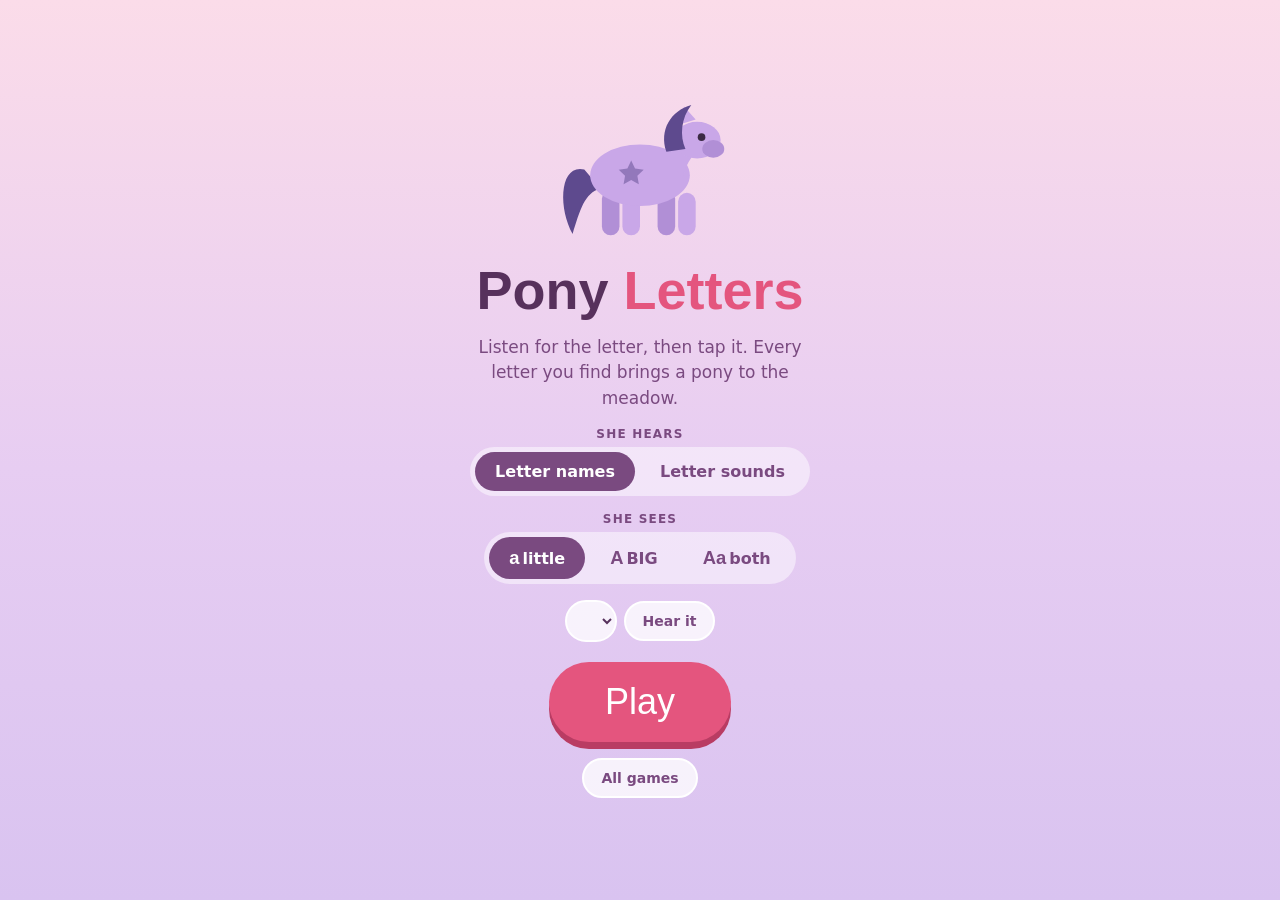
==== letters.html @ 223a3865 "Split into multi-game hub with shared assets index.html becomes a hub linking to letters.html and tr" ====
<!DOCTYPE html>
<html lang="en">
<head>
<meta charset="utf-8">
<meta name="viewport" content="width=device-width, initial-scale=1, maximum-scale=1, user-scalable=no, viewport-fit=cover">
<meta name="apple-mobile-web-app-capable" content="yes">
<meta name="mobile-web-app-capable" content="yes">
<meta name="apple-mobile-web-app-status-bar-style" content="default">
<meta name="apple-mobile-web-app-title" content="Letters">
<meta name="theme-color" content="#F7D5E4">
<title>Pony Letters</title>
<link rel="stylesheet" href="shared.css">
<style>
  #title{align-items:center;justify-content:center;gap:16px;text-align:center;overflow-y:auto}
  #hero{width:min(170px,40vw)}

  .play{flex:1 1 auto;display:flex;gap:14px;min-height:0}
  @media (max-aspect-ratio:1/1){.play{flex-direction:column}}
  #grid{flex:1 1 auto;display:grid;gap:13px;min-height:0;grid-template-columns:repeat(var(--cols),1fr)}

  .tile{position:relative;border:none;padding:0;background:transparent;cursor:pointer;min-height:0;transition:transform .12s ease}
  .tile svg{width:100%;height:100%;display:block}
  .tile:active{transform:scale(.95)}

  .tile.right .card{fill:var(--yes)}
  .tile.right{animation:pop .42s ease}
  @keyframes pop{40%{transform:scale(1.1)}}
  .tile.wrong .card{fill:var(--no)}
  .tile.wrong{animation:shake .4s ease}
  @keyframes shake{20%{transform:translateX(-9px)}45%{transform:translateX(9px)}70%{transform:translateX(-5px)}100%{transform:translateX(0)}}

  #shelf{flex:0 0 auto;display:flex;gap:9px;align-items:center;justify-content:center}
  @media (min-aspect-ratio:1/1){#shelf{flex-direction:column;width:clamp(92px,12vw,144px)}}
  @media (max-aspect-ratio:1/1){#shelf{height:clamp(84px,12vh,124px)}}
  #shelf:empty{display:none}
</style>
</head>
<body>

<!-- ================= TITLE ================= -->
<section class="screen on" id="title">
  <div id="hero"></div>
  <h1 class="title">Pony <em>Letters</em></h1>
  <p class="sub">Listen for the letter, then tap it. Every letter you find brings a pony to the meadow.</p>

  <div class="setting">
    <label>She hears</label>
    <div class="pillset" role="group">
      <button id="mName" aria-pressed="true">Letter names</button>
      <button id="mSound" aria-pressed="false">Letter sounds</button>
    </div>
  </div>

  <div class="setting">
    <label>She sees</label>
    <div class="pillset" role="group">
      <button id="cLower" aria-pressed="true"><span class="g">a</span>little</button>
      <button id="cUpper" aria-pressed="false"><span class="g">A</span>BIG</button>
      <button id="cBoth"  aria-pressed="false"><span class="g">Aa</span>both</button>
    </div>
  </div>

  <div class="voicerow">
    <select class="voices"></select>
    <button class="tinybtn" id="tryVoice">Hear it</button>
  </div>

  <button class="bigbtn" id="start">Play</button>
  <a class="tinybtn" href="index.html" style="text-decoration:none">All games</a>
</section>

<!-- ================= GAME ================= -->
<section class="screen" id="game">
  <div class="meadow" id="meadow"></div>
  <div class="gamebar">
    <div class="spacer"></div>
    <button class="speaker" id="say">
      <svg viewBox="0 0 24 24" fill="none" stroke="currentColor" stroke-width="2" stroke-linecap="round" stroke-linejoin="round">
        <path d="M4 9v6h4l5 4V5L8 9H4z" fill="currentColor"/>
        <path d="M17 8.5a5 5 0 010 7M20 6a9 9 0 010 12"/>
      </svg>
      <span>Hear it again</span>
    </button>
    <div class="spacer"></div>
    <button class="iconbtn" id="quit" aria-label="Back to start">
      <svg viewBox="0 0 24 24" fill="none" stroke="currentColor" stroke-width="2.4" stroke-linecap="round"><path d="M6 6l12 12M18 6L6 18"/></svg>
    </button>
  </div>
  <div class="play">
    <div id="grid"></div>
    <div id="shelf"></div>
  </div>
</section>

<!-- ================= DONE ================= -->
<section class="screen donewrap" id="done">
  <h2 id="doneTitle">The meadow is full!</h2>
  <div class="bigmeadow" id="doneMeadow"></div>
  <p class="note" id="doneNote"></p>
  <div class="chiprow" id="missed"></div>
  <button class="bigbtn" id="again">Play again</button>
  <a class="tinybtn" href="index.html" style="text-decoration:none">All games</a>
</section>

<script src="shared.js"></script>
<script>
"use strict";

const ROUNDS = 12;

const $ = s => document.querySelector(s);
const gridEl = $("#grid"), shelfEl = $("#shelf"), meadowEl = $("#meadow");

let mode = "name";        // name | sound
let caseMode = "lower";   // lower | upper | both
let round = 0, target = null, locked = false, firstTry = true;
let earned = 0, cleanRounds = 0, missed = [];

/* ---------- what the voice says ---------- */
const ask     = g => mode === "name" ? "Find " + PG.named(g) + "." : "Find " + PG.starts(g) + ".";
const praise  = g => mode === "name"
  ? "Yes! " + PG.named(g) + "."
  : "Yes! " + PG.NAMES[PG.base(g)] + " is for " + PG.KEYWORD[PG.base(g)] + ".";
const correct = (picked, want) => mode === "name"
  ? "That one is " + PG.named(picked) + ". Now find " + PG.named(want) + "."
  : "That one starts " + PG.KEYWORD[PG.base(picked)] + ". Now find " + PG.starts(want) + ".";

/* ---------- rounds ---------- */
const tileCount = () => round <= 4 ? 4 : round <= 8 ? 6 : 9;

function buildRound(){
  round++; locked = false; firstTry = true;
  shelfEl.innerHTML = "";

  const n = tileCount();
  const big = caseMode === "upper" || (caseMode === "both" && Math.random() < 0.5);
  const tLetter = PG.POOL[(Math.random()*PG.POOL.length)|0];
  target = PG.cased(tLetter, big);

  const set = [target];

  // In "both" + names, the target's other case is the sharpest
  // distractor there is -- she has to hear "big" vs "little" to
  // pick. In sounds mode it would be a second right answer.
  if(caseMode === "both" && mode === "name") set.push(PG.cased(tLetter, !big));

  const table = big ? PG.CONFUSE_UPPER : PG.CONFUSE_LOWER;
  for(const c of PG.shuffle((table[tLetter]||[]).slice()))
    if(set.length < n && PG.POOL.includes(c)) set.push(PG.cased(c, big));

  for(const c of PG.shuffle(PG.POOL.slice())){
    if(set.length >= n) break;
    const mixBig = caseMode === "both" ? Math.random() < 0.5 : big;
    const g = PG.cased(c, mixBig);
    if(!set.includes(g) && PG.base(g) !== tLetter) set.push(g);
  }
  PG.shuffle(set);

  gridEl.style.setProperty("--cols", set.length <= 4 ? 2 : 3);
  gridEl.innerHTML = set.map(g => `<button class="tile" data-g="${g}">${PG.tileSVG(g)}</button>`).join("");

  PG.speak(ask(target));
}

/* ---------- answering ---------- */
gridEl.addEventListener("click", e => {
  const tile = e.target.closest(".tile");
  if(!tile || locked) return;
  const picked = tile.dataset.g;

  // Sounds mode ignores case -- B and b say the same thing.
  const right = mode === "sound" ? PG.base(picked) === PG.base(target) : picked === target;

  if(right){
    locked = true;
    tile.classList.add("right");
    earned++; if(firstTry) cleanRounds++;
    PG.fillMeadow(meadowEl, ROUNDS, earned);
    PG.ding();
    PG.speak(praise(picked), () => setTimeout(() => round >= ROUNDS ? finish() : buildRound(), 220));
  } else {
    firstTry = false;
    tile.classList.add("wrong");
    tile.setAttribute("disabled","");
    PG.buzz();
    if(!missed.some(m => m.picked === picked && m.want === target))
      missed.push({picked, want:target});
    shelfEl.insertAdjacentHTML("beforeend",
      `<div class="chip">${PG.tileSVG(picked)}<b>${PG.NAMES[PG.base(picked)]}</b></div>`);
    PG.speak(correct(picked, target));
  }
});

$("#say").addEventListener("click", () => { if(target) PG.speak(ask(target)); });

/* ---------- finish ---------- */
function finish(){
  PG.fillMeadow($("#doneMeadow"), ROUNDS, ROUNDS);
  const perfect = cleanRounds === ROUNDS;
  $("#doneTitle").textContent = perfect ? "Every one, first try!" : "The meadow is full!";
  $("#doneNote").textContent = perfect
    ? "12 ponies, no wobbles."
    : cleanRounds + " of " + ROUNDS + " on the first try. Still worth practicing:";
  $("#missed").innerHTML = perfect ? "" :
    [...new Set(missed.map(m => m.want))].slice(0,6)
      .map(g => `<div class="chip">${PG.tileSVG(g)}<b>${PG.NAMES[PG.base(g)]}</b></div>`).join("");
  PG.showScreen("done");
  PG.cheer();
  PG.speak(perfect ? "Wow! You found every letter on the first try."
                   : "The meadow is full. Great job.");
}

function newGame(){
  round = 0; earned = 0; cleanRounds = 0; missed = [];
  PG.fillMeadow(meadowEl, ROUNDS, 0);
  PG.showScreen("game");
  buildRound();
}

/* ---------- settings ---------- */
function setMode(m){
  mode = m;
  $("#mName").setAttribute("aria-pressed", String(m === "name"));
  $("#mSound").setAttribute("aria-pressed", String(m === "sound"));
  PG.store.set("mode", m);
}
function setCase(c){
  caseMode = c;
  $("#cLower").setAttribute("aria-pressed", String(c === "lower"));
  $("#cUpper").setAttribute("aria-pressed", String(c === "upper"));
  $("#cBoth").setAttribute("aria-pressed",  String(c === "both"));
  PG.store.set("case", c);
}
$("#mName").addEventListener("click", () => setMode("name"));
$("#mSound").addEventListener("click", () => setMode("sound"));
$("#cLower").addEventListener("click", () => setCase("lower"));
$("#cUpper").addEventListener("click", () => setCase("upper"));
$("#cBoth").addEventListener("click",  () => setCase("both"));
setMode(PG.store.get("mode") || "name");
setCase(PG.store.get("case") || "lower");

const sample = () => mode === "name" ? "Find little gee. Find big Bee."
                                     : "Find the one that starts goat.";
PG.setTalkIndicator($("#say"));
PG.wireVoicePicker(() => PG.speak(sample()));
$("#tryVoice").addEventListener("click", () => { PG.unlockAudio(); PG.speak(sample()); });

$("#start").addEventListener("click", () => { PG.unlockAudio(); PG.speak("Let's find some letters!", newGame); });
$("#again").addEventListener("click", newGame);
$("#quit").addEventListener("click", () => { speechSynthesis.cancel(); PG.showScreen("title"); });

$("#hero").innerHTML = PG.ponySVG(1);
PG.fillMeadow(meadowEl, ROUNDS, 0);
PG.noDoubleTapZoom();
</script>
</body>
</html>
---- shared.css ----
/* ============================================================
   Pony Games -- shared design system
   Palette, chrome, letter cards, meadow. Game-specific rules
   live in each game's own <style> block.
   ============================================================ */

:root{
  --sky-top:#FBDCE9;
  --sky-mid:#E7CDF2;
  --sky-low:#D9C3F0;
  --grass:#9FD9BE;
  --grass-deep:#6FBF9E;
  --paper:#FFFCF6;
  --rule-base:#E4557E;
  --rule-mid:#C9A7E8;
  --ink:#3B2A44;
  --ghost:#DCCFE4;
  --plum:#7A4A80;
  --plum-deep:#57315C;
  --yes:#8FDCBB;
  --no:#FFC49B;
  --glyph:"Chalkboard SE","Avenir Next Rounded","Avenir Next","Trebuchet MS",sans-serif;
  --ui:"Avenir Next","Trebuchet MS",system-ui,sans-serif;
}

*{box-sizing:border-box;margin:0;padding:0}

html,body{
  height:100%;overflow:hidden;overscroll-behavior:none;
  font-family:var(--ui);color:var(--plum-deep);
  -webkit-user-select:none;user-select:none;
  -webkit-touch-callout:none;-webkit-tap-highlight-color:transparent;
  touch-action:manipulation;
}
body{background:linear-gradient(180deg,var(--sky-top) 0%,var(--sky-mid) 52%,var(--sky-low) 100%)}

.screen{
  position:absolute;inset:0;display:none;flex-direction:column;
  padding:calc(env(safe-area-inset-top) + 12px) 16px calc(env(safe-area-inset-bottom) + 12px);
}
.screen.on{display:flex}

/* ---------- type ---------- */
h1.title{font-family:var(--glyph);font-size:clamp(30px,6.6vw,54px);color:var(--plum-deep);font-weight:700;line-height:1.05}
h1.title em{font-style:normal;color:var(--rule-base)}
.sub{color:var(--plum);font-size:clamp(13px,2.1vw,17px);max-width:30ch;line-height:1.5}

/* ---------- buttons ---------- */
.bigbtn{
  font-family:var(--glyph);font-size:clamp(25px,4.2vw,36px);color:#fff;
  background:var(--rule-base);border:none;border-radius:999px;padding:19px 56px;
  box-shadow:0 7px 0 #B93C63;cursor:pointer;margin-top:4px;
}
.bigbtn:active{transform:translateY(5px);box-shadow:0 2px 0 #B93C63}

.tinybtn{
  font-family:var(--ui);font-size:14px;font-weight:700;color:var(--plum);
  background:#FFFFFFC4;border:2px solid #fff;border-radius:999px;padding:10px 17px;cursor:pointer;
}
.tinybtn:active{background:#fff}

.iconbtn{
  width:50px;height:50px;flex:0 0 auto;border:none;border-radius:50%;
  background:#FFFFFF8F;color:var(--plum);display:grid;place-items:center;cursor:pointer;
}
.iconbtn svg{width:24px;height:24px}
.iconbtn:active{background:#fff}

/* ---------- settings pills ---------- */
.setting{display:flex;flex-direction:column;align-items:center;gap:6px}
.setting > label{font-size:12px;font-weight:800;color:var(--plum);letter-spacing:1.2px;text-transform:uppercase}
.pillset{display:flex;gap:5px;background:#FFFFFF7A;padding:5px;border-radius:999px}
.pillset button{
  font-family:var(--ui);font-size:clamp(13px,1.9vw,16px);font-weight:700;
  color:var(--plum);background:transparent;border:none;padding:10px 20px;border-radius:999px;cursor:pointer;
}
.pillset button[aria-pressed="true"]{background:var(--plum);color:#fff}
.pillset button .g{font-family:var(--glyph);font-size:1.15em;margin-right:3px}

.voicerow{display:flex;align-items:center;gap:7px;flex-wrap:wrap;justify-content:center}
select.voices{
  font-family:var(--ui);font-size:14px;font-weight:600;color:var(--plum-deep);
  background:#FFFFFFC4;border:2px solid #fff;border-radius:999px;padding:10px 14px;max-width:210px;
}

/* ---------- speaker ---------- */
.speaker{
  display:flex;align-items:center;gap:14px;background:#fff;border:none;border-radius:999px;
  padding:13px 30px 13px 20px;cursor:pointer;box-shadow:0 5px 0 #00000018;
}
.speaker:active{transform:translateY(3px);box-shadow:0 2px 0 #00000018}
.speaker svg{width:34px;height:34px;color:var(--rule-base)}
.speaker span{font-family:var(--glyph);font-size:clamp(19px,3.2vw,28px);color:var(--plum-deep);font-weight:700}
.speaker.talking svg{animation:pulse .55s ease-in-out infinite alternate}
@keyframes pulse{to{transform:scale(1.18)}}

/* ---------- meadow (score + progress) ---------- */
.meadow{
  flex:0 0 auto;position:relative;display:flex;align-items:flex-end;justify-content:center;
  gap:clamp(2px,.8vw,8px);padding:0 8px 9px;margin-bottom:10px;
}
.meadow::after{
  content:"";position:absolute;left:0;right:0;bottom:0;height:9px;
  background:linear-gradient(180deg,var(--grass),var(--grass-deep));border-radius:6px;
}
.meadow svg{
  width:clamp(26px,5.2vw,54px);height:auto;position:relative;z-index:1;
  opacity:.24;filter:saturate(.15);transition:opacity .3s ease;
}
.meadow svg.here{opacity:1;filter:none;animation:hop .5s ease}
@keyframes hop{30%{transform:translateY(-16px) rotate(-6deg)}55%{transform:translateY(0)}75%{transform:translateY(-6px)}}

.gamebar{display:flex;align-items:center;gap:10px;flex:0 0 auto;margin-bottom:10px}
.gamebar .spacer{flex:1}

/* ---------- letter cards ---------- */
.card{fill:var(--paper)}
.glyph{font-family:var(--glyph);fill:var(--ink);font-weight:600}
.drawn{fill:none;stroke:var(--ink);stroke-width:6;stroke-linecap:round;stroke-linejoin:round}
.baseline{stroke:var(--rule-base);stroke-width:2.6}
.midline{stroke:var(--rule-mid);stroke-width:2.2;stroke-dasharray:5 5}

/* ---------- done screen ---------- */
.donewrap{align-items:center;justify-content:center;gap:16px;text-align:center;overflow-y:auto}
.donewrap h2{font-family:var(--glyph);color:var(--plum-deep);font-size:clamp(30px,6vw,54px)}
.note{font-size:clamp(13px,2vw,16px);color:var(--plum);font-weight:600;max-width:34ch}
.bigmeadow{position:relative;display:flex;flex-wrap:wrap;align-items:flex-end;justify-content:center;gap:6px;padding:0 10px 12px;max-width:640px}
.bigmeadow::after{content:"";position:absolute;left:0;right:0;bottom:0;height:11px;background:linear-gradient(180deg,var(--grass),var(--grass-deep));border-radius:7px}
.bigmeadow svg{width:clamp(40px,8vw,74px);height:auto;position:relative;z-index:1}

.chiprow{display:flex;gap:10px;flex-wrap:wrap;justify-content:center;max-width:520px}
.chip{display:flex;flex-direction:column;align-items:center;gap:3px;animation:land .32s ease}
@keyframes land{from{opacity:0;transform:translateY(-14px) scale(.8)}}
.chip svg{width:clamp(56px,7.6vw,84px);height:clamp(56px,7.6vw,84px);border-radius:12px}
.chip b{font-family:var(--ui);font-size:clamp(11px,1.5vw,14px);color:var(--plum);font-weight:800;letter-spacing:.4px}
.chip .card{fill:#F2E3D2}

@media (prefers-reduced-motion:reduce){*{animation:none!important;transition:none!important}}
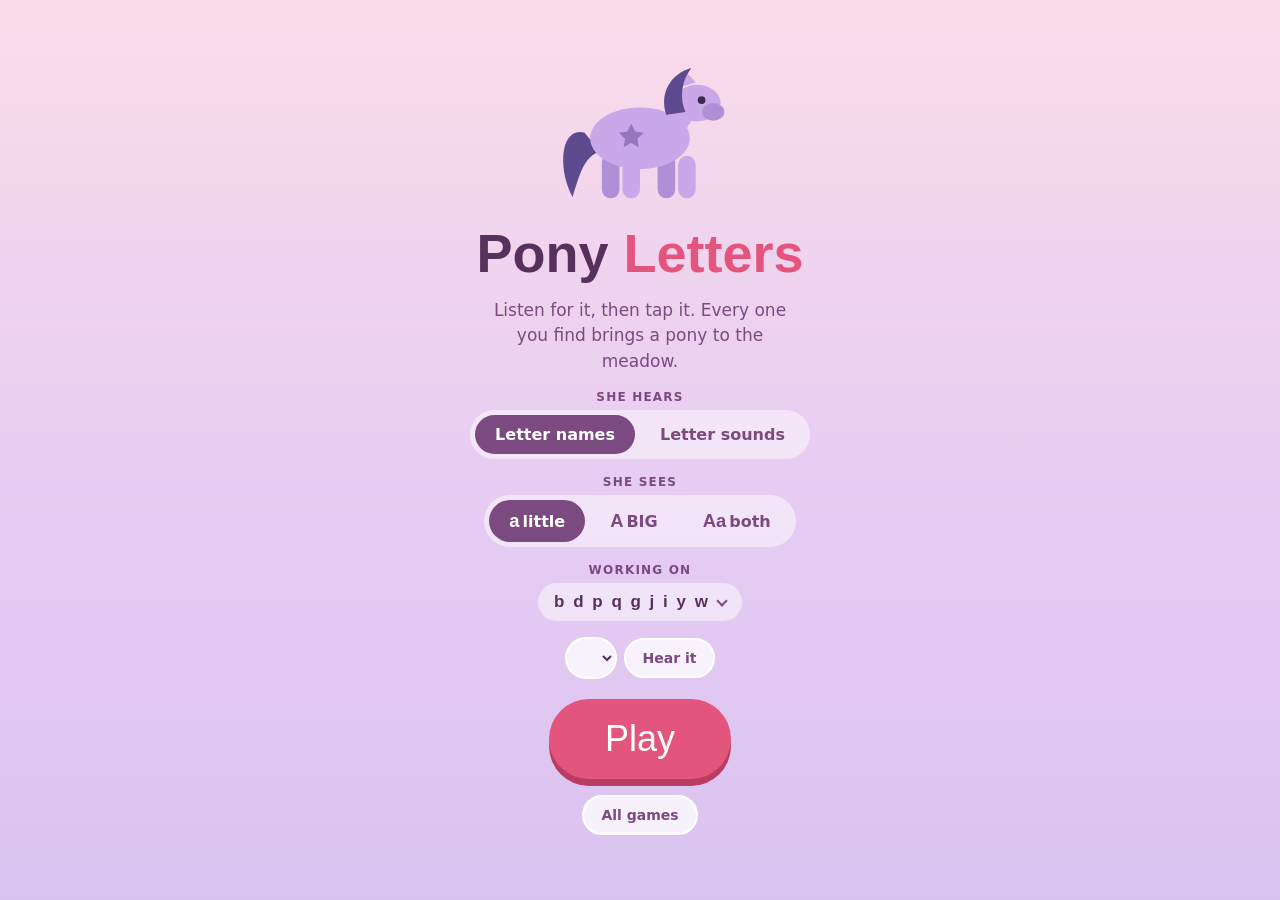
==== commit 1110c959: "Add full a-z and 0-9, a saved focus set, and a dino skin The games were limited to nine hard-coded l" ====
--- a/letters.html
+++ b/letters.html
@@ -8,7 +8,7 @@
 <meta name="apple-mobile-web-app-status-bar-style" content="default">
 <meta name="apple-mobile-web-app-title" content="Letters">
 <meta name="theme-color" content="#F7D5E4">
-<title>Pony Letters</title>
+<title data-word="letters">Pony Letters</title>
 <link rel="stylesheet" href="shared.css">
 <style>
   #title{align-items:center;justify-content:center;gap:16px;text-align:center;overflow-y:auto}
@@ -40,8 +40,9 @@
 <!-- ================= TITLE ================= -->
 <section class="screen on" id="title">
   <div id="hero"></div>
-  <h1 class="title">Pony <em>Letters</em></h1>
-  <p class="sub">Listen for the letter, then tap it. Every letter you find brings a pony to the meadow.</p>
+  <h1 class="title"><span data-word="name">Pony</span> <em>Letters</em></h1>
+  <p class="sub">Listen for it, then tap it. Every one you find brings a
+     <span data-word="one">pony</span> to the <span data-word="place">meadow</span>.</p>
 
   <div class="setting">
     <label>She hears</label>
@@ -58,6 +59,11 @@
       <button id="cUpper" aria-pressed="false"><span class="g">A</span>BIG</button>
       <button id="cBoth"  aria-pressed="false"><span class="g">Aa</span>both</button>
     </div>
+  </div>
+
+  <div class="setting" style="width:100%;max-width:520px">
+    <label>Working on</label>
+    <div id="picker"></div>
   </div>
 
   <div class="voicerow">
@@ -94,7 +100,7 @@
 
 <!-- ================= DONE ================= -->
 <section class="screen donewrap" id="done">
-  <h2 id="doneTitle">The meadow is full!</h2>
+  <h2 id="doneTitle"></h2>
   <div class="bigmeadow" id="doneMeadow"></div>
   <p class="note" id="doneNote"></p>
   <div class="chiprow" id="missed"></div>
@@ -113,17 +119,26 @@
 
 let mode = "name";        // name | sound
 let caseMode = "lower";   // lower | upper | both
+// What the prompt actually used this round. Not the same as mode:
+// a numeral has no initial sound, so a sounds round falls back to
+// naming rather than asking for something that cannot be said.
+let roundSound = false;
 let round = 0, target = null, locked = false, firstTry = true;
 let earned = 0, cleanRounds = 0, missed = [];
 
 /* ---------- what the voice says ---------- */
-const ask     = g => mode === "name" ? "Find " + PG.named(g) + "." : "Find " + PG.starts(g) + ".";
-const praise  = g => mode === "name"
-  ? "Yes! " + PG.named(g) + "."
-  : "Yes! " + PG.NAMES[PG.base(g)] + " is for " + PG.KEYWORD[PG.base(g)] + ".";
-const correct = (picked, want) => mode === "name"
-  ? "That one is " + PG.named(picked) + ". Now find " + PG.named(want) + "."
-  : "That one starts " + PG.KEYWORD[PG.base(picked)] + ". Now find " + PG.starts(want) + ".";
+const ask    = g => "Find " + (roundSound ? PG.starts(g) : PG.named(g)) + ".";
+const praise = g => roundSound
+  ? "Yes! " + PG.NAMES[PG.base(g)] + " is for " + PG.KEYWORD[PG.base(g)] + "."
+  : "Yes! " + PG.named(g) + ".";
+// A sounds round can still be answered with a numeral, which has
+// no keyword to name it by, so the correction falls back to naming
+// the thing she actually tapped.
+const correct = (picked, want) => {
+  const pk = roundSound && PG.KEYWORD[PG.base(picked)];
+  const said = pk ? "That one starts " + pk + "." : "That one is " + PG.named(picked) + ".";
+  return said + " Now find " + (roundSound ? PG.starts(want) : PG.named(want)) + ".";
+};
 
 /* ---------- rounds ---------- */
 const tileCount = () => round <= 4 ? 4 : round <= 8 ? 6 : 9;
@@ -133,27 +148,47 @@
   shelfEl.innerHTML = "";
 
   const n = tileCount();
-  const big = caseMode === "upper" || (caseMode === "both" && Math.random() < 0.5);
-  const tLetter = PG.POOL[(Math.random()*PG.POOL.length)|0];
+  const pool = PG.focus();
+
+  // Sounds mode has nothing to ask for a numeral. If she is
+  // practising only numbers there is no sounds round to build, so
+  // this round is asked by name instead of asking for a sound that
+  // does not exist.
+  const sayable = pool.filter(PG.hasSound);
+  roundSound = mode === "sound" && sayable.length > 0;
+  const from  = roundSound ? sayable : pool;
+
+  const tLetter = from[(Math.random()*from.length)|0];
+  const digit   = PG.isDigit(tLetter);
+  const big     = !digit && (caseMode === "upper" || (caseMode === "both" && Math.random() < 0.5));
   target = PG.cased(tLetter, big);
 
   const set = [target];
 
   // In "both" + names, the target's other case is the sharpest
   // distractor there is -- she has to hear "big" vs "little" to
-  // pick. In sounds mode it would be a second right answer.
-  if(caseMode === "both" && mode === "name") set.push(PG.cased(tLetter, !big));
-
-  const table = big ? PG.CONFUSE_UPPER : PG.CONFUSE_LOWER;
-  for(const c of PG.shuffle((table[tLetter]||[]).slice()))
-    if(set.length < n && PG.POOL.includes(c)) set.push(PG.cased(c, big));
-
-  for(const c of PG.shuffle(PG.POOL.slice())){
-    if(set.length >= n) break;
-    const mixBig = caseMode === "both" ? Math.random() < 0.5 : big;
-    const g = PG.cased(c, mixBig);
+  // pick. In sounds mode it would be a second right answer, and a
+  // numeral has no other case to offer.
+  if(!digit && caseMode === "both" && !roundSound) set.push(PG.cased(tLetter, !big));
+
+  // Distractors go on in order of how much they teach: the glyphs
+  // she actually confuses this one with, then the rest of her focus
+  // set, then the rest of the same kind, then anything. The later
+  // tiers matter because the board grows to nine and a focus set may
+  // be far smaller than that -- a board that cannot fill is a board
+  // she can finish by elimination.
+  const table = digit ? PG.CONFUSE_LOWER : (big ? PG.CONFUSE_UPPER : PG.CONFUSE_LOWER);
+  const push = c => {
+    if(set.length >= n) return;
+    const cBig = PG.isDigit(c) ? false
+               : caseMode === "both" ? Math.random() < 0.5 : big;
+    const g = PG.cased(c, cBig);
     if(!set.includes(g) && PG.base(g) !== tLetter) set.push(g);
-  }
+  };
+  PG.shuffle((table[tLetter] || []).slice()).forEach(push);
+  PG.shuffle(pool.slice()).forEach(push);
+  PG.shuffle((digit ? PG.DIGITS : PG.ALL_LETTERS).slice()).forEach(push);
+  PG.shuffle(PG.ALL_GLYPHS.slice()).forEach(push);
   PG.shuffle(set);
 
   gridEl.style.setProperty("--cols", set.length <= 4 ? 2 : 3);
@@ -169,7 +204,7 @@
   const picked = tile.dataset.g;
 
   // Sounds mode ignores case -- B and b say the same thing.
-  const right = mode === "sound" ? PG.base(picked) === PG.base(target) : picked === target;
+  const right = roundSound ? PG.base(picked) === PG.base(target) : picked === target;
 
   if(right){
     locked = true;
@@ -197,17 +232,18 @@
 function finish(){
   PG.fillMeadow($("#doneMeadow"), ROUNDS, ROUNDS);
   const perfect = cleanRounds === ROUNDS;
-  $("#doneTitle").textContent = perfect ? "Every one, first try!" : "The meadow is full!";
+  const S = PG.skin();
+  $("#doneTitle").textContent = perfect ? "Every one, first try!" : "The " + S.place + " is full!";
   $("#doneNote").textContent = perfect
-    ? "12 ponies, no wobbles."
+    ? ROUNDS + " " + S.many + ", no wobbles."
     : cleanRounds + " of " + ROUNDS + " on the first try. Still worth practicing:";
   $("#missed").innerHTML = perfect ? "" :
     [...new Set(missed.map(m => m.want))].slice(0,6)
       .map(g => `<div class="chip">${PG.tileSVG(g)}<b>${PG.NAMES[PG.base(g)]}</b></div>`).join("");
   PG.showScreen("done");
   PG.cheer();
-  PG.speak(perfect ? "Wow! You found every letter on the first try."
-                   : "The meadow is full. Great job.");
+  PG.speak(perfect ? "Wow! You found every one on the first try."
+                   : "The " + S.place + " is full. Great job.");
 }
 
 function newGame(){
@@ -239,8 +275,14 @@
 setMode(PG.store.get("mode") || "name");
 setCase(PG.store.get("case") || "lower");
 
-const sample = () => mode === "name" ? "Find little gee. Find big Bee."
-                                     : "Find the one that starts goat.";
+// The sample uses whatever she is actually practising, so the voice
+// test is a real preview rather than a fixed line about letters she
+// may have turned off.
+const sample = () => {
+  const on = PG.focus(), sayable = on.filter(PG.hasSound);
+  const g = (mode === "sound" && sayable.length ? sayable : on)[0];
+  return "Find " + (mode === "sound" && PG.hasSound(g) ? PG.starts(g) : PG.named(g)) + ".";
+};
 PG.setTalkIndicator($("#say"));
 PG.wireVoicePicker(() => PG.speak(sample()));
 $("#tryVoice").addEventListener("click", () => { PG.unlockAudio(); PG.speak(sample()); });
@@ -249,7 +291,9 @@
 $("#again").addEventListener("click", newGame);
 $("#quit").addEventListener("click", () => { speechSynthesis.cancel(); PG.showScreen("title"); });
 
-$("#hero").innerHTML = PG.ponySVG(1);
+PG.mountPicker($("#picker"), {collapsible:true});
+
+$("#hero").innerHTML = PG.critterSVG(1);
 PG.fillMeadow(meadowEl, ROUNDS, 0);
 PG.noDoubleTapZoom();
 </script>
--- a/shared.css
+++ b/shared.css
@@ -19,8 +19,37 @@
   --plum-deep:#57315C;
   --yes:#8FDCBB;
   --no:#FFC49B;
+  --btn-shade:#B93C63;
+  --tag-bg:#FBE3EB;
+  --tag-soon:#EFE6F4;
+  --chip-card:#F2E3D2;
   --glyph:"Chalkboard SE","Avenir Next Rounded","Avenir Next","Trebuchet MS",sans-serif;
   --ui:"Avenir Next","Trebuchet MS",system-ui,sans-serif;
+}
+
+/* The dino skin is the same games in a different coat. Only the
+   palette changes here -- every rule below is written against the
+   tokens, so nothing else needs a second version. shared.js sets
+   data-theme on <html> before the first paint. */
+:root[data-theme="dino"]{
+  --sky-top:#EDF3D4;
+  --sky-mid:#D7E9BE;
+  --sky-low:#BEDCB4;
+  --grass:#93CE87;
+  --grass-deep:#5EA45F;
+  --paper:#FFFDF4;
+  --rule-base:#D9702B;
+  --rule-mid:#93BF6C;
+  --ink:#2E3B2A;
+  --ghost:#CFDCC6;
+  --plum:#4F7A46;
+  --plum-deep:#2C5533;
+  --yes:#A9DC8F;
+  --no:#FFC49B;
+  --btn-shade:#A9541D;
+  --tag-bg:#E4F0CB;
+  --tag-soon:#E2EAD9;
+  --chip-card:#EDE6CF;
 }
 
 *{box-sizing:border-box;margin:0;padding:0}
@@ -49,9 +78,9 @@
 .bigbtn{
   font-family:var(--glyph);font-size:clamp(25px,4.2vw,36px);color:#fff;
   background:var(--rule-base);border:none;border-radius:999px;padding:19px 56px;
-  box-shadow:0 7px 0 #B93C63;cursor:pointer;margin-top:4px;
-}
-.bigbtn:active{transform:translateY(5px);box-shadow:0 2px 0 #B93C63}
+  box-shadow:0 7px 0 var(--btn-shade);cursor:pointer;margin-top:4px;
+}
+.bigbtn:active{transform:translateY(5px);box-shadow:0 2px 0 var(--btn-shade)}
 
 .tinybtn{
   font-family:var(--ui);font-size:14px;font-weight:700;color:var(--plum);
@@ -133,6 +162,48 @@
 @keyframes land{from{opacity:0;transform:translateY(-14px) scale(.8)}}
 .chip svg{width:clamp(56px,7.6vw,84px);height:clamp(56px,7.6vw,84px);border-radius:12px}
 .chip b{font-family:var(--ui);font-size:clamp(11px,1.5vw,14px);color:var(--plum);font-weight:800;letter-spacing:.4px}
-.chip .card{fill:#F2E3D2}
+.chip .card{fill:var(--chip-card)}
 
 @media (prefers-reduced-motion:reduce){*{animation:none!important;transition:none!important}}
+
+/* ---------- glyph picker ---------- */
+/* One component, two homes: always open on the hub, collapsed
+   behind its summary on each game's title screen. Both write to
+   the same stored set, so they can never disagree. */
+.picker{display:flex;flex-direction:column;align-items:center;gap:9px;width:100%;max-width:520px}
+.picksum{
+  display:flex;align-items:center;gap:8px;flex-wrap:wrap;justify-content:center;
+  font-family:var(--ui);font-size:13px;font-weight:700;color:var(--plum);
+  background:#FFFFFF7A;border:none;border-radius:999px;padding:9px 16px;cursor:default;
+}
+.picker.collapsible .picksum{cursor:pointer}
+.picksum .list{font-family:var(--glyph);font-size:17px;color:var(--plum-deep);letter-spacing:2px}
+.picksum .chev{border:solid var(--plum);border-width:0 2px 2px 0;padding:3px;transform:rotate(45deg);margin-top:-3px}
+.picker.collapsible .picksum[aria-expanded="true"] .chev{transform:rotate(-135deg);margin-top:2px}
+
+.pickbody{display:flex;flex-direction:column;align-items:center;gap:8px;width:100%}
+.picker.collapsible .picksum[aria-expanded="false"] + .pickbody{display:none}
+
+.glyphgrid{display:grid;grid-template-columns:repeat(auto-fit,minmax(34px,1fr));gap:4px;width:100%}
+.glyphgrid button{
+  font-family:var(--glyph);font-size:19px;font-weight:700;line-height:1;
+  color:var(--plum);background:#FFFFFFC4;border:2px solid #fff;border-radius:10px;
+  padding:7px 0;cursor:pointer;
+}
+.glyphgrid button[aria-pressed="true"]{background:var(--plum);border-color:var(--plum);color:#fff}
+
+.presets{display:flex;gap:5px;flex-wrap:wrap;justify-content:center}
+.presets button{
+  font-family:var(--ui);font-size:12px;font-weight:700;color:var(--plum);
+  background:#FFFFFF7A;border:none;border-radius:999px;padding:7px 13px;cursor:pointer;
+}
+.presets button:active{background:#fff}
+
+/* ---------- skin switch ---------- */
+.skinset{display:flex;gap:5px;background:#FFFFFF7A;padding:5px;border-radius:999px}
+.skinset button{
+  display:flex;align-items:center;gap:7px;font-family:var(--ui);font-size:14px;font-weight:700;
+  color:var(--plum);background:transparent;border:none;padding:7px 16px 7px 9px;border-radius:999px;cursor:pointer;
+}
+.skinset button[aria-pressed="true"]{background:var(--plum);color:#fff}
+.skinset svg{width:30px;height:26px;display:block}
